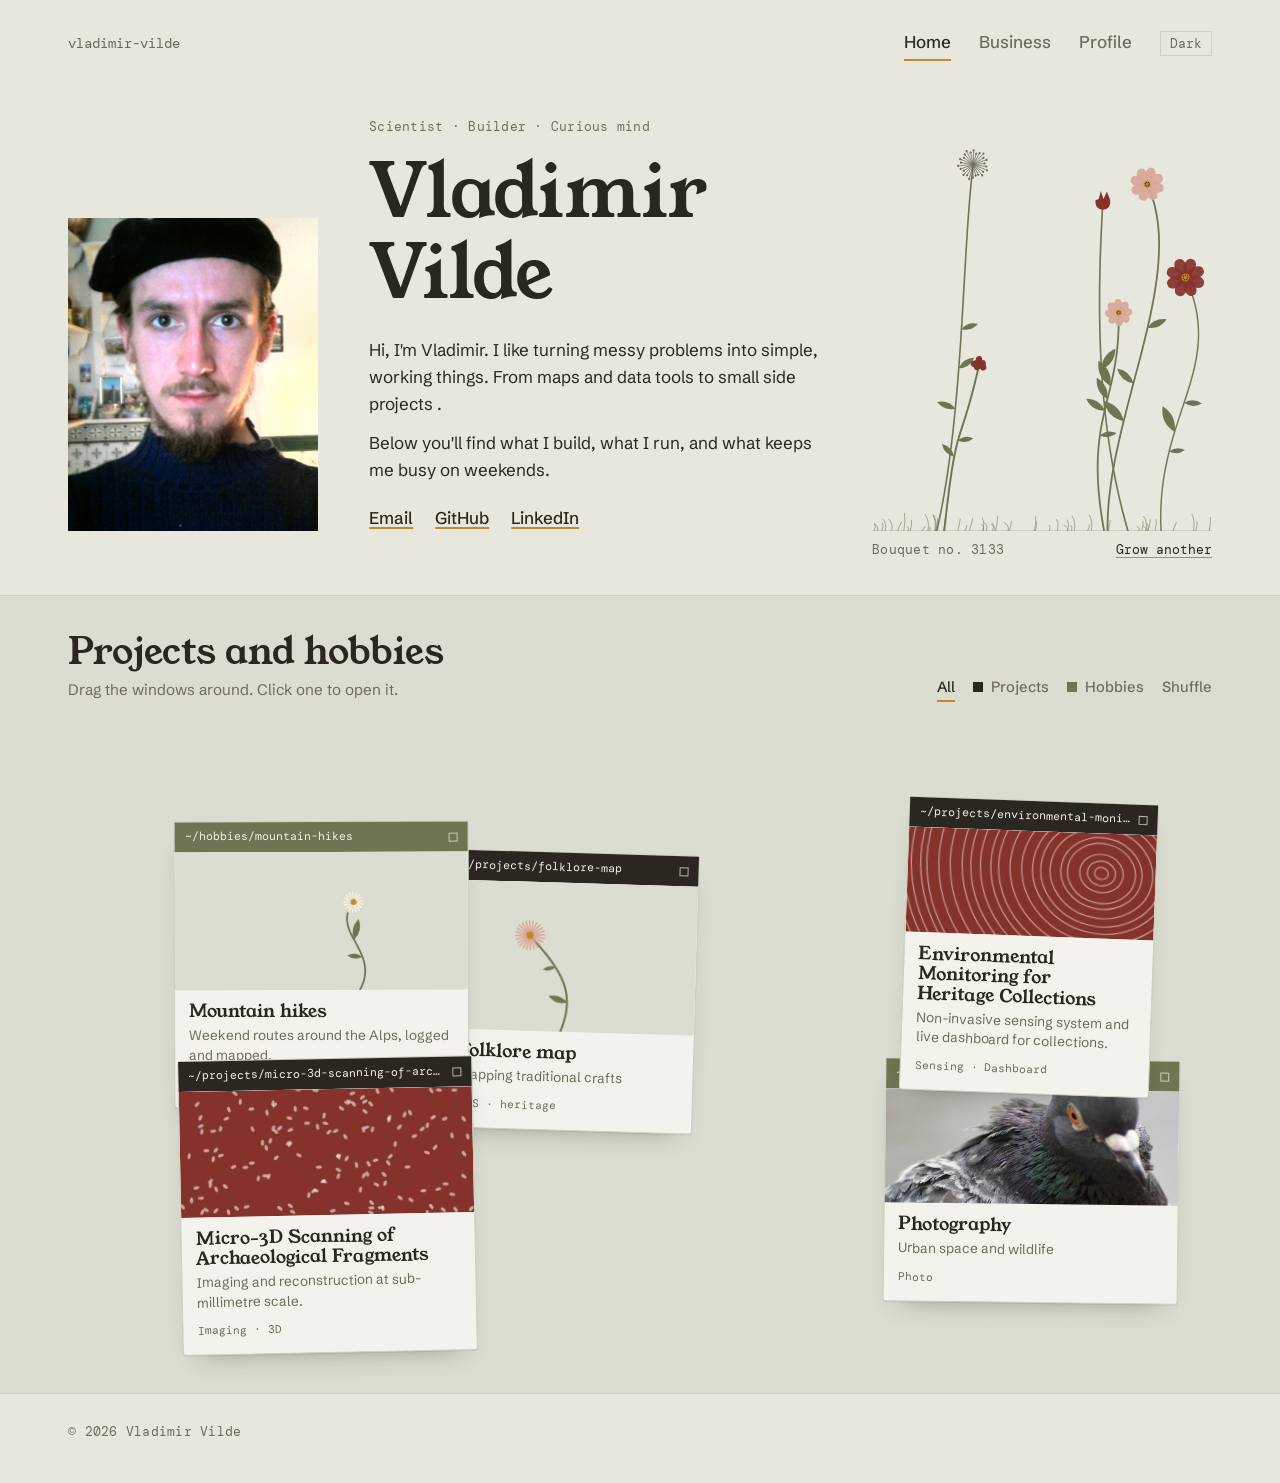
==== index.html @ e9a7e6bb "Personal portfolio site Static site for GitHub Pages: home with generated flowers and a draggable pr" ====
<!DOCTYPE html>
<html lang="en">
<head>
  <meta charset="utf-8">
  <meta name="viewport" content="width=device-width, initial-scale=1">
  <title>Vladimir Vilde</title>
  <meta name="description" content="Projects, hobbies and business of Vladimir Vilde.">
  <link rel="icon" href="assets/img/photo.svg">
  <link rel="preconnect" href="https://fonts.googleapis.com">
  <link rel="preconnect" href="https://fonts.gstatic.com" crossorigin>
  <link href="https://fonts.googleapis.com/css2?family=Young+Serif&family=Schibsted+Grotesk:wght@400;500;600&family=DM+Mono:wght@400;500&display=swap" rel="stylesheet">
  <link rel="stylesheet" href="assets/css/style.css?v=7">
  <script>try { if (localStorage.getItem("theme") === "dark") document.documentElement.dataset.theme = "dark"; } catch (e) {}</script>
</head>
<body>
  <header class="site-header">
    <div class="wrap">
      <a class="brand" href="index.html">vladimir-vilde</a>
      <div class="nav">
      <nav class="tabs">
        <a href="index.html" aria-current="page">Home</a>
        <a href="business.html">Business</a>
        <a href="profile.html">Profile</a>
      </nav>
      <button class="theme-toggle" id="theme-toggle" type="button">Dark</button>
      </div>
    </div>
  </header>

  <main>
    <section class="wrap hero" id="hero"></section>

    <section class="gallery" aria-labelledby="gallery-title">
      <div class="wrap gallery-head">
        <div>
          <h2 id="gallery-title">Projects and hobbies</h2>
          <p>Drag the windows around. Click one to open it.</p>
        </div>
        <div class="controls">
          <button class="filter" data-filter="all" aria-pressed="true">All</button>
          <button class="filter" data-filter="project" aria-pressed="false"><i class="swatch project"></i>Projects</button>
          <button class="filter" data-filter="hobby" aria-pressed="false"><i class="swatch hobby"></i>Hobbies</button>
          <button class="filter" id="shuffle">Shuffle</button>
        </div>
      </div>
      <div class="desktop" id="desktop"></div>
    </section>
  </main>

  <footer class="site-footer">
    <div class="wrap mono">
      <span>&copy; <span id="year"></span> <span data-name></span></span>
    </div>
  </footer>

  <script src="assets/js/data.js?v=15"></script>
  <script src="assets/js/garden.js?v=7"></script>
  <script src="assets/js/site.js?v=7"></script>
</body>
</html>
---- assets/css/style.css ----
/* ---------- Tokens: pale autumn fog ---------- */
:root {
  --fog: #e7e7de;        /* page ground */
  --fog-deep: #dcddd1;   /* desktop band */
  --paper: #f3f2ec;
  --bark: #2a2620;       /* ink */
  --muted: #6f6a5a;
  --line: #cfcfc2;
  --moss: #6f7453;
  --ochre: #c4892b;
  --beet: #86322c;
  --blush: #d9a79a;
  --petal: #f6efe2;
  --bar-ink: #f3f2ec;
  --shadow: 0 1px 0 rgba(42, 38, 32, .08), 0 14px 28px -18px rgba(42, 38, 32, .45);

  --f-display: "Young Serif", "Iowan Old Style", Georgia, serif;
  --f-body: "Schibsted Grotesk", "Segoe UI", system-ui, sans-serif;
  --f-mono: "DM Mono", ui-monospace, Consolas, monospace;

  --gutter: clamp(16px, 4vw, 48px);
  color-scheme: light;
}

/* Light is the default; dark only when the visitor picks it with the header toggle */
:root[data-theme="dark"] {
  --fog: #1b1c18;
  --fog-deep: #161713;
  --paper: #24251f;
  --bark: #ebe7da;
  --muted: #a39d8a;
  --line: #36372e;
  --moss: #8e9470;
  --ochre: #d9a049;
  --beet: #c0584e;
  --blush: #c98f82;
  --petal: #efe6d4;
  --bar-ink: #1b1c18;
  --shadow: 0 1px 0 rgba(0, 0, 0, .3), 0 16px 30px -16px rgba(0, 0, 0, .7);
  color-scheme: dark;
}

/* ---------- Base ---------- */
* { box-sizing: border-box; }
body {
  margin: 0;
  background: var(--fog);
  color: var(--bark);
  font: 17px/1.6 var(--f-body);
  -webkit-font-smoothing: antialiased;
}
img { max-width: 100%; }
a { color: inherit; text-decoration-color: var(--ochre); text-underline-offset: 3px; text-decoration-thickness: 1.5px; }
a:hover { color: var(--beet); }
:focus-visible { outline: 2px solid var(--ochre); outline-offset: 3px; }
h1, h2, h3 { font-family: var(--f-display); font-weight: 400; line-height: 1.1; margin: 0; text-wrap: balance; }

.wrap { max-width: 1240px; margin: 0 auto; padding-inline: var(--gutter); }
.mono { font-family: var(--f-mono); font-size: .8rem; letter-spacing: .02em; }

/* ---------- Header ---------- */
.site-header .wrap {
  display: flex; align-items: baseline; justify-content: space-between;
  gap: 24px; padding-block: 28px 0;
}
.brand { font-family: var(--f-mono); font-size: .85rem; text-decoration: none; color: var(--muted); }
.brand:hover { color: var(--bark); }
.tabs { display: flex; gap: 28px; }
.tabs a {
  text-decoration: none; color: var(--muted); font-weight: 500; padding-bottom: 4px;
  border-bottom: 2px solid transparent;
}
.tabs a:hover { color: var(--bark); }
.tabs a[aria-current="page"] { color: var(--bark); border-bottom-color: var(--ochre); }
.nav { display: flex; align-items: baseline; gap: 28px; }
.theme-toggle {
  font: .8rem var(--f-mono); color: var(--muted); background: none; cursor: pointer;
  border: 1px solid var(--line); padding: 3px 9px;
}
.theme-toggle:hover { color: var(--bark); border-color: var(--bark); }

/* ---------- Hero ---------- */
.hero {
  display: grid;
  grid-template-columns: minmax(180px, 250px) minmax(0, 1fr) minmax(220px, 340px);
  gap: clamp(24px, 4vw, 56px);
  align-items: end;
  padding-block: 56px 64px;
}
.hero-photo { margin: 0; }
.hero-photo img {
  display: block; width: 100%; aspect-ratio: 4 / 5; object-fit: cover;
  background: var(--fog-deep);
}
.hero-photo figcaption { margin-top: 8px; color: var(--muted); }
.hero-text { max-width: 58ch; }
.hero-text .role { color: var(--moss); margin-bottom: 14px; }
.hero h1 { font-size: clamp(2.6rem, 6vw, 4.6rem); letter-spacing: -.01em; margin-bottom: 22px; }
.hero-text p { margin: 0 0 12px; }
.links { display: flex; flex-wrap: wrap; gap: 6px 22px; margin-top: 20px; }
.links a { font-weight: 500; }

.garden { position: relative; align-self: stretch; min-height: 320px; }
.garden canvas { position: absolute; inset: 0; width: 100%; height: 100%; display: block; }
.garden-meta {
  position: absolute; left: 0; right: 0; bottom: -30px;
  display: flex; justify-content: space-between; align-items: baseline; color: var(--muted);
}
.garden-meta button {
  font: inherit; color: var(--bark); background: none; border: 0; padding: 0; cursor: pointer;
  text-decoration: underline; text-decoration-color: var(--ochre); text-underline-offset: 3px;
}
.garden-meta button:hover { color: var(--beet); }

/* ---------- Desktop gallery (full-bleed) ---------- */
.gallery { background: var(--fog-deep); border-block: 1px solid var(--line); }
.gallery-head {
  display: flex; flex-wrap: wrap; align-items: end; justify-content: space-between;
  gap: 16px; padding-block: 36px 8px;
}
.gallery-head h2 { font-size: clamp(1.7rem, 3vw, 2.3rem); }
.gallery-head p { margin: 6px 0 0; color: var(--muted); font-size: .95rem; }

.controls { display: flex; flex-wrap: wrap; align-items: center; gap: 6px 18px; }
.filter {
  font: 500 .92rem var(--f-body); color: var(--muted); cursor: pointer;
  background: none; border: 0; padding: 4px 0; display: inline-flex; align-items: center; gap: 8px;
  border-bottom: 2px solid transparent;
}
.filter:hover { color: var(--bark); }
.filter[aria-pressed="true"] { color: var(--bark); border-bottom-color: var(--ochre); }
.swatch { width: 10px; height: 10px; display: inline-block; }
.swatch.project { background: var(--bark); }
.swatch.hobby { background: var(--moss); }

.desktop {
  position: relative;
  width: 100%;
  min-height: 560px;
  overflow: hidden;
  transition: height .4s ease;
}

.win {
  position: absolute;
  width: var(--w, 240px);
  background: var(--paper);
  border: 1px solid var(--line);
  border-radius: 3px;
  box-shadow: var(--shadow);
  transform: rotate(var(--rot, 0deg));
  transition: left .7s cubic-bezier(.2, .8, .2, 1), top .7s cubic-bezier(.2, .8, .2, 1),
              transform .25s ease, opacity .3s ease;
  user-select: none;
  touch-action: none;
}
.win:hover { transform: rotate(0deg); }
.win.dragging { transition: transform .2s ease; transform: rotate(0deg) scale(1.03); cursor: grabbing; }
.win.hidden { opacity: 0; pointer-events: none; }

.win-bar {
  display: flex; align-items: center; justify-content: space-between; gap: 8px;
  padding: 6px 10px; cursor: grab;
  background: var(--bar-bg, var(--bark)); color: var(--bar-ink);
  font-family: var(--f-mono); font-size: .72rem;
}
.win[data-type="hobby"] .win-bar { background: var(--bar-bg, var(--moss)); }
.win-bar span:first-child { overflow: hidden; white-space: nowrap; text-overflow: ellipsis; }
.win-bar .box { width: 9px; height: 9px; border: 1.5px solid currentColor; flex: none; opacity: .7; }

.win-media { position: relative; height: var(--mh, 120px); background: var(--fog); }
.win-media img, .win-media canvas { position: absolute; inset: 0; width: 100%; height: 100%; object-fit: cover; display: block; pointer-events: none; }

.win-body { padding: 12px 14px 14px; }
.win-body h3 { font-size: 1.12rem; margin-bottom: 4px; font-family: var(--card-font, var(--f-display)); color: var(--title-color, inherit); }
.win-body p { margin: 0; font-size: .85rem; color: var(--text-color, var(--muted)); line-height: 1.45; }
.tags { margin-top: 10px; color: var(--muted); font-family: var(--f-mono); font-size: .7rem; }
.win-media, .win-body { cursor: pointer; }
.win:hover h3 { color: var(--beet); }

/* ---------- Detail window (opened from the gallery) ---------- */
.detail {
  width: min(860px, calc(100vw - 32px));
  max-height: calc(100vh - 48px);
  padding: 0; border: 1px solid var(--line); border-radius: 3px;
  background: var(--paper); color: var(--bark);
  box-shadow: 0 30px 80px -20px rgba(20, 18, 14, .55);
  overflow: hidden;
}
.detail[open] { display: flex; flex-direction: column; animation: pop .28s cubic-bezier(.2, .8, .2, 1); }
.detail::backdrop { background: rgba(30, 28, 22, .45); backdrop-filter: blur(3px); animation: fade .28s ease; }
@keyframes pop { from { opacity: 0; transform: translateY(14px) scale(.97); } }
@keyframes fade { from { opacity: 0; } }

.detail .win-bar { cursor: default; padding: 8px 12px; font-size: .78rem; flex: none; }
.detail[data-type="hobby"] .win-bar { background: var(--bar-bg, var(--moss)); }
.detail-close {
  font: inherit; color: inherit; background: none; border: 1.5px solid currentColor;
  width: 20px; height: 20px; line-height: 1; padding: 0; cursor: pointer; opacity: .8;
}
.detail-close:hover { opacity: 1; }

.detail-scroll { overflow-y: auto; }
.detail-media { position: relative; height: clamp(180px, 34vh, 320px); background: var(--fog); }
.detail-media img, .detail-media canvas { position: absolute; inset: 0; width: 100%; height: 100%; object-fit: cover; display: block; }
.detail-thumbs { display: flex; gap: 8px; padding: 10px 24px 0; overflow-x: auto; }
.detail-thumbs button { flex: none; padding: 0; border: 2px solid transparent; background: none; cursor: pointer; }
.detail-thumbs button[aria-current="true"] { border-color: var(--ochre); }
.detail-thumbs img { display: block; width: 72px; height: 52px; object-fit: cover; }

.detail-body {
  display: grid; grid-template-columns: minmax(0, 1fr) 200px; gap: 16px 40px;
  padding: 24px 24px 28px;
}
.detail-body h2 { font-size: clamp(1.8rem, 3.5vw, 2.4rem); margin-bottom: 12px; font-family: var(--card-font, var(--f-display)); color: var(--title-color, inherit); }
.detail-body .text p { margin: 0 0 12px; max-width: 60ch; color: var(--text-color, inherit); }
.facts { margin: 0; display: grid; gap: 14px; align-content: start; }
.facts dt { color: var(--muted); font: .72rem var(--f-mono); letter-spacing: .04em; text-transform: uppercase; }
.facts dd { margin: 2px 0 0; }
.facts dd a { display: block; font-weight: 500; }

/* ---------- Ledger pages (business / profile) ---------- */
.page-head { padding-block: 64px 36px; max-width: 60ch; }
.page-head h1 { font-size: clamp(2.4rem, 5vw, 3.8rem); }
.page-head p { color: var(--muted); margin: 14px 0 0; }

.ledger { list-style: none; padding: 0; margin: 0 0 96px; border-top: 1px solid var(--bark); }
.entry {
  display: grid; grid-template-columns: 180px minmax(0, 1fr); gap: 8px 32px;
  padding-block: 24px; border-bottom: 1px solid var(--line);
}
.entry .meta { color: var(--muted); padding-top: 6px; font-variant-numeric: tabular-nums; }
.entry h2 { font-size: 1.5rem; }
.entry h2 a { text-decoration: none; }
.entry h2 a::after { content: " \2197"; color: var(--ochre); font-size: .75em; }
.entry h2 a:hover { color: var(--beet); }
.entry p { margin: 8px 0 0; max-width: 62ch; color: var(--muted); }
.entry .points { margin: 10px 0 0; padding-left: 18px; max-width: 62ch; color: var(--muted); display: grid; gap: 5px; }
.entry .points li::marker { color: var(--ochre); }
.ledger:has(> .ledger-section:first-child) { border-top: 0; }
.ledger-section { padding-block: 44px 10px; border-bottom: 1px solid var(--bark); }
.ledger-section:first-child { padding-top: 0; }
.ledger-section h2 { font: 500 .78rem var(--f-mono); letter-spacing: .08em; text-transform: uppercase; color: var(--moss); }

/* ---------- Footer ---------- */
.site-footer .wrap {
  display: flex; justify-content: space-between; flex-wrap: wrap; gap: 8px;
  padding-block: 28px 40px; color: var(--muted);
}

/* ---------- Responsive ---------- */
@media (max-width: 980px) {
  .hero { grid-template-columns: minmax(160px, 220px) minmax(0, 1fr); }
  .garden { grid-column: 1 / -1; min-height: 260px; margin-bottom: 30px; }
}

@media (max-width: 640px) {
  body { font-size: 16px; }
  .site-header .wrap { flex-direction: column; gap: 12px; }
  .hero { grid-template-columns: 1fr; padding-block: 32px 48px; }
  .hero-photo { max-width: 200px; }
  .garden { min-height: 220px; }
  .desktop {
    min-height: 0; height: auto !important;
    padding: 24px var(--gutter) 32px;
    display: flex; flex-direction: column; gap: 18px;
  }
  .win { position: relative; left: auto !important; top: auto !important; width: 100% !important; }
  .win.hidden { display: none; }
  .entry { grid-template-columns: 1fr; }
  .detail-body { grid-template-columns: 1fr; padding: 20px 16px 24px; }
  .detail-thumbs { padding-inline: 16px; }
  .entry .meta { padding-top: 0; }
}

@media (prefers-reduced-motion: reduce) {
  * { transition: none !important; }
}
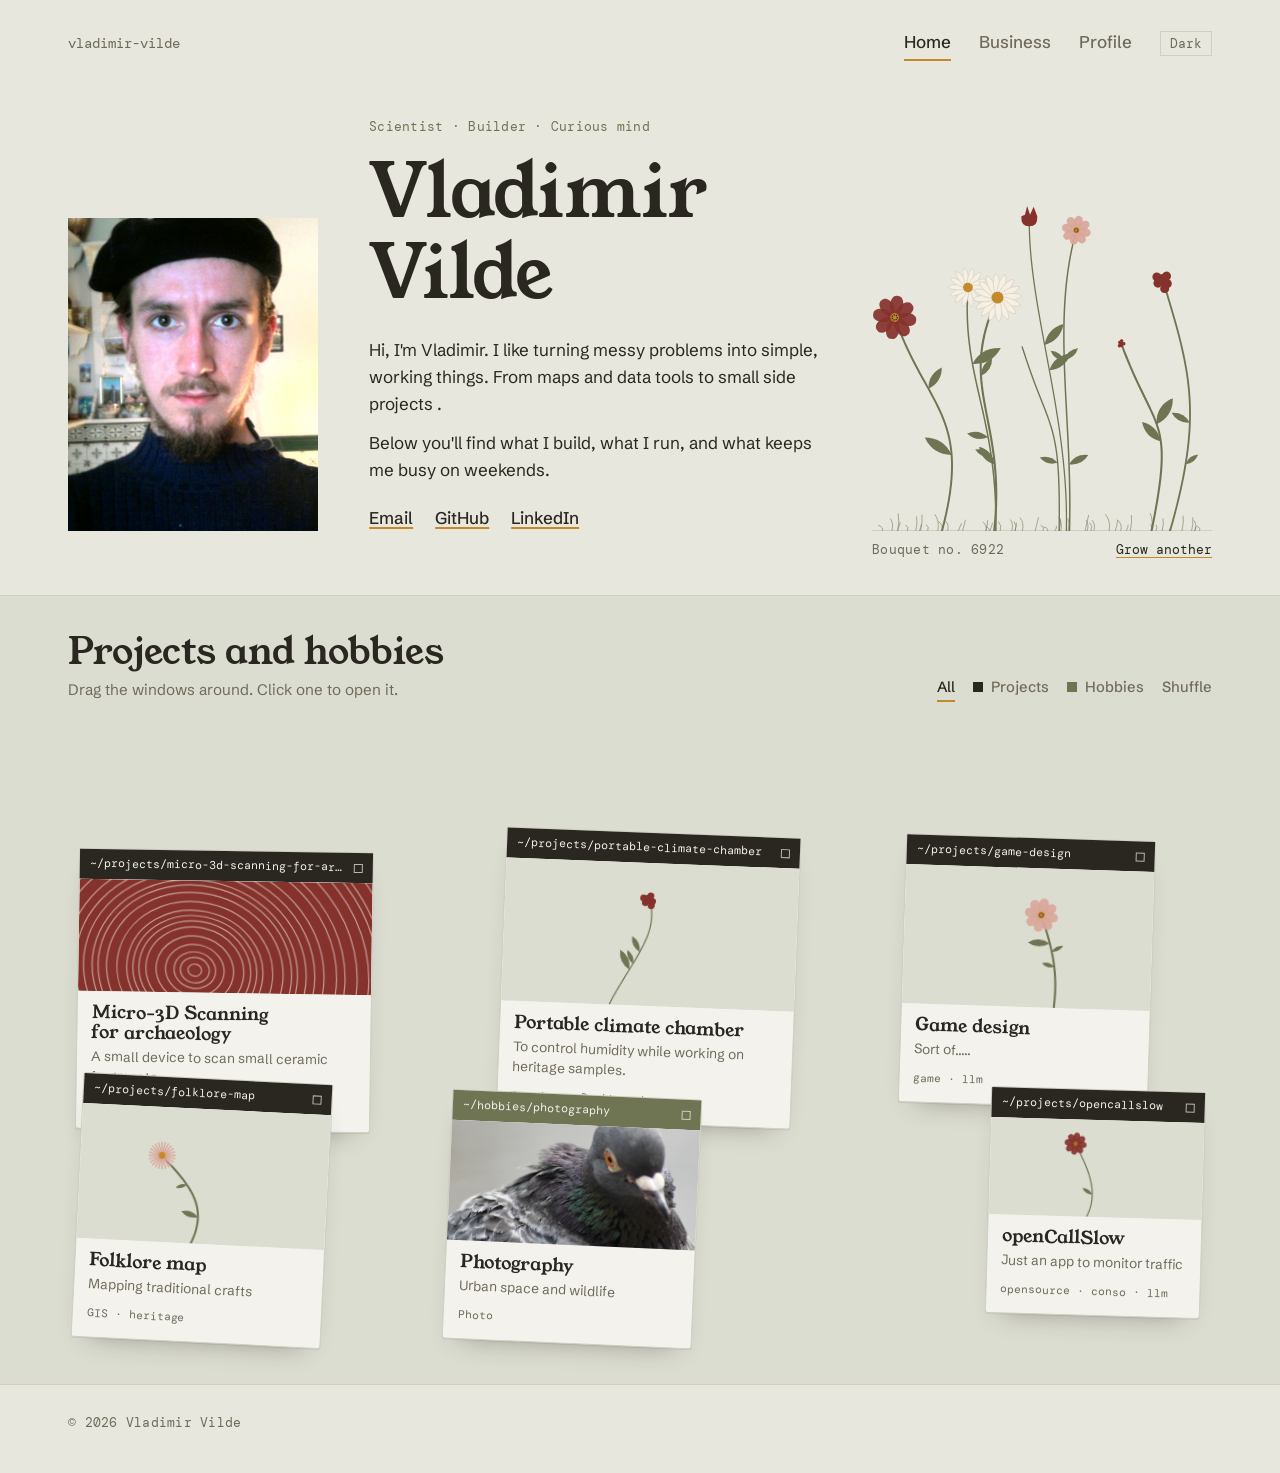
==== commit 9b13d2bf: "Update content" ====
--- a/index.html
+++ b/index.html
@@ -53,7 +53,7 @@
     </div>
   </footer>
 
-  <script src="assets/js/data.js?v=15"></script>
+  <script src="assets/js/data.js?v=22"></script>
   <script src="assets/js/garden.js?v=7"></script>
   <script src="assets/js/site.js?v=7"></script>
 </body>
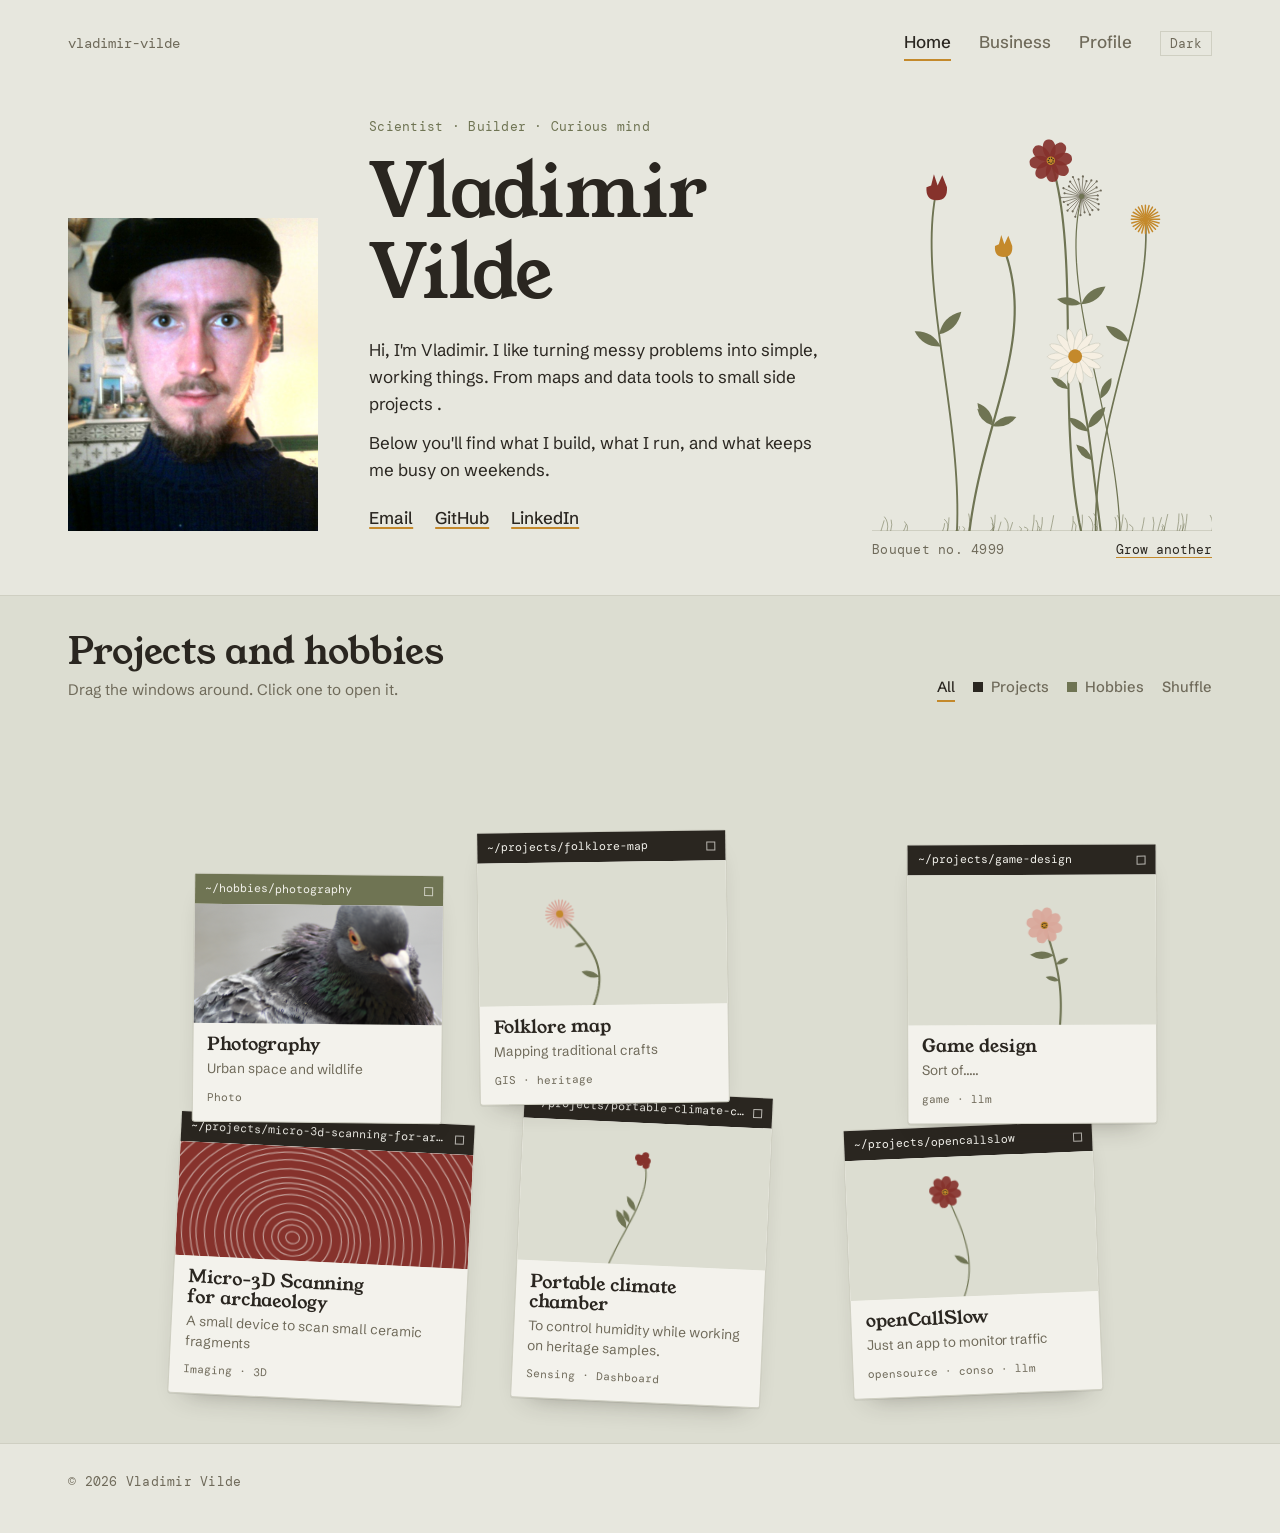
==== commit eeb33776: "update" ====
--- a/index.html
+++ b/index.html
@@ -9,7 +9,7 @@
   <link rel="preconnect" href="https://fonts.googleapis.com">
   <link rel="preconnect" href="https://fonts.gstatic.com" crossorigin>
   <link href="https://fonts.googleapis.com/css2?family=Young+Serif&family=Schibsted+Grotesk:wght@400;500;600&family=DM+Mono:wght@400;500&display=swap" rel="stylesheet">
-  <link rel="stylesheet" href="assets/css/style.css?v=7">
+  <link rel="stylesheet" href="assets/css/style.css?v=8">
   <script>try { if (localStorage.getItem("theme") === "dark") document.documentElement.dataset.theme = "dark"; } catch (e) {}</script>
 </head>
 <body>
@@ -53,8 +53,8 @@
     </div>
   </footer>
 
-  <script src="assets/js/data.js?v=22"></script>
-  <script src="assets/js/garden.js?v=7"></script>
-  <script src="assets/js/site.js?v=7"></script>
+  <script src="assets/js/data.js?v=8"></script>
+  <script src="assets/js/garden.js?v=8"></script>
+  <script src="assets/js/site.js?v=8"></script>
 </body>
 </html>
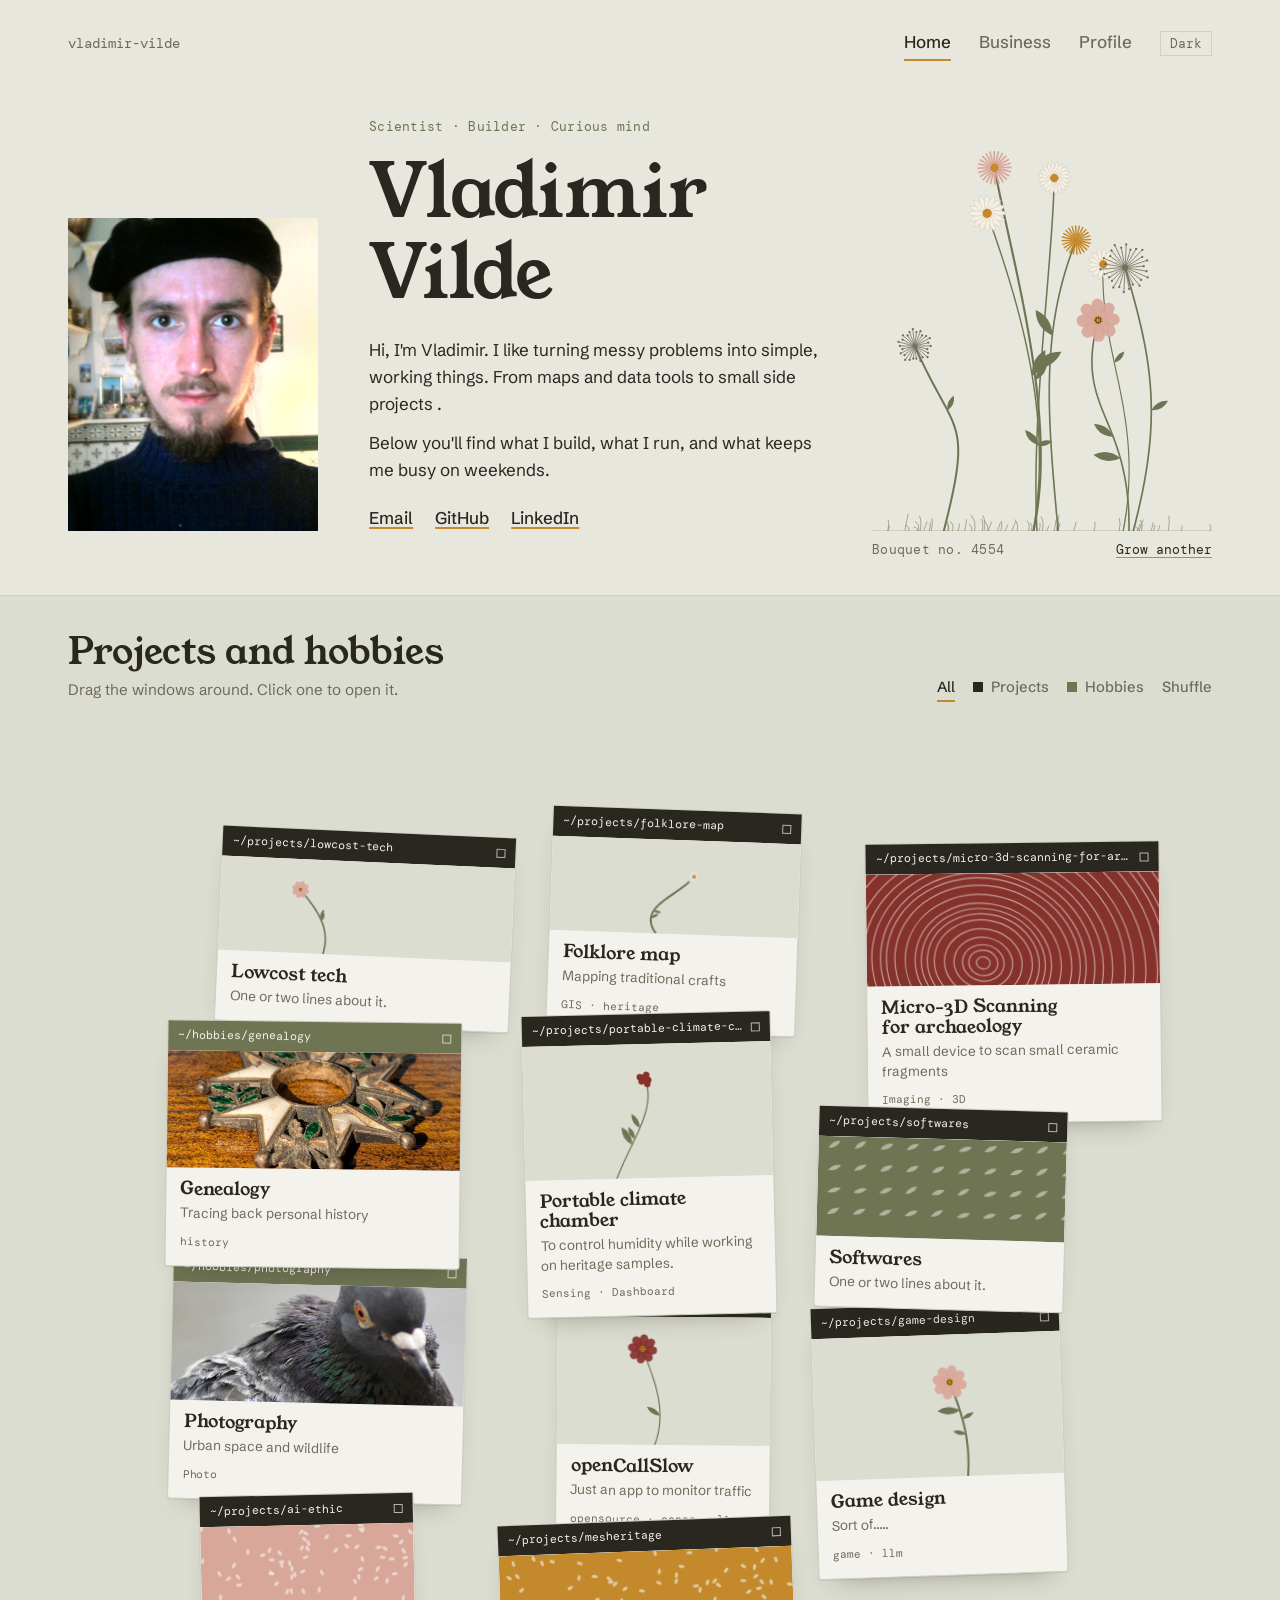
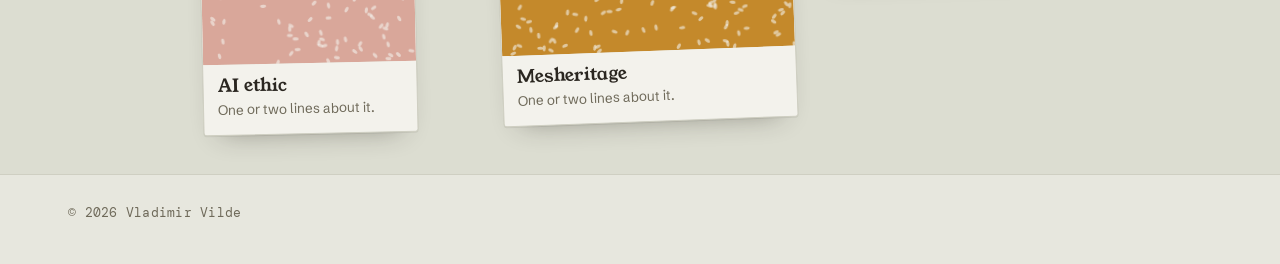
==== commit 01ea2db0: "Add one-stroke animal sketches, the page cat, and new gallery content - sketch.html + assets/js/sket" ====
--- a/index.html
+++ b/index.html
@@ -9,7 +9,7 @@
   <link rel="preconnect" href="https://fonts.googleapis.com">
   <link rel="preconnect" href="https://fonts.gstatic.com" crossorigin>
   <link href="https://fonts.googleapis.com/css2?family=Young+Serif&family=Schibsted+Grotesk:wght@400;500;600&family=DM+Mono:wght@400;500&display=swap" rel="stylesheet">
-  <link rel="stylesheet" href="assets/css/style.css?v=8">
+  <link rel="stylesheet" href="assets/css/style.css?v=10">
   <script>try { if (localStorage.getItem("theme") === "dark") document.documentElement.dataset.theme = "dark"; } catch (e) {}</script>
 </head>
 <body>
@@ -53,7 +53,7 @@
     </div>
   </footer>
 
-  <script src="assets/js/data.js?v=8"></script>
+  <script src="assets/js/data.js?v=11"></script>
   <script src="assets/js/garden.js?v=8"></script>
   <script src="assets/js/site.js?v=8"></script>
 </body>
--- a/assets/css/style.css
+++ b/assets/css/style.css
@@ -111,6 +111,38 @@
   text-decoration: underline; text-decoration-color: var(--ochre); text-underline-offset: 3px;
 }
 .garden-meta button:hover { color: var(--beet); }
+
+/* ---------- One-stroke sketches (sketch.html) ---------- */
+.sketch { max-width: 640px; margin: 8px auto 64px; }
+.sketch-paper { position: relative; aspect-ratio: 4 / 3; cursor: pointer; }
+.sketch-paper canvas { position: absolute; inset: 0; width: 100%; height: 100%; display: block; }
+.sketch-meta {
+  display: flex; flex-wrap: wrap; justify-content: space-between; align-items: baseline;
+  gap: 6px 18px; margin-top: 10px; color: var(--muted);
+}
+.sketch-pick { display: flex; flex-wrap: wrap; gap: 6px 14px; }
+.sketch-styles { flex-basis: 100%; }
+.sketch-meta button {
+  font: inherit; color: var(--muted); background: none; border: 0; padding: 0; cursor: pointer;
+  text-decoration: underline; text-decoration-color: transparent; text-underline-offset: 3px;
+}
+.sketch-meta button:hover, .sketch-meta button[aria-pressed="true"] { color: var(--bark); text-decoration-color: var(--ochre); }
+.sketch-meta #redraw { color: var(--bark); text-decoration-color: var(--ochre); }
+.sketch-meta #redraw:hover { color: var(--beet); }
+
+/* ---------- Page cat (cat.html) ---------- */
+.page-cat { position: fixed; inset: 0; width: 100%; height: 100%; pointer-events: none; z-index: 9001; }
+.page-cat-ui {
+  position: fixed; right: 16px; bottom: 16px; z-index: 9002;
+  display: flex; gap: 16px; padding: 7px 14px;
+  background: var(--paper); border: 1px solid var(--line); box-shadow: var(--shadow); color: var(--muted);
+}
+.page-cat-ui button {
+  font: inherit; color: var(--bark); background: none; border: 0; padding: 0; cursor: pointer;
+  text-decoration: underline; text-decoration-color: var(--ochre); text-underline-offset: 3px;
+}
+.page-cat-ui button:hover { color: var(--beet); }
+.page-cat-ui button:disabled { color: var(--muted); text-decoration-color: transparent; cursor: default; }
 
 /* ---------- Desktop gallery (full-bleed) ---------- */
 .gallery { background: var(--fog-deep); border-block: 1px solid var(--line); }
